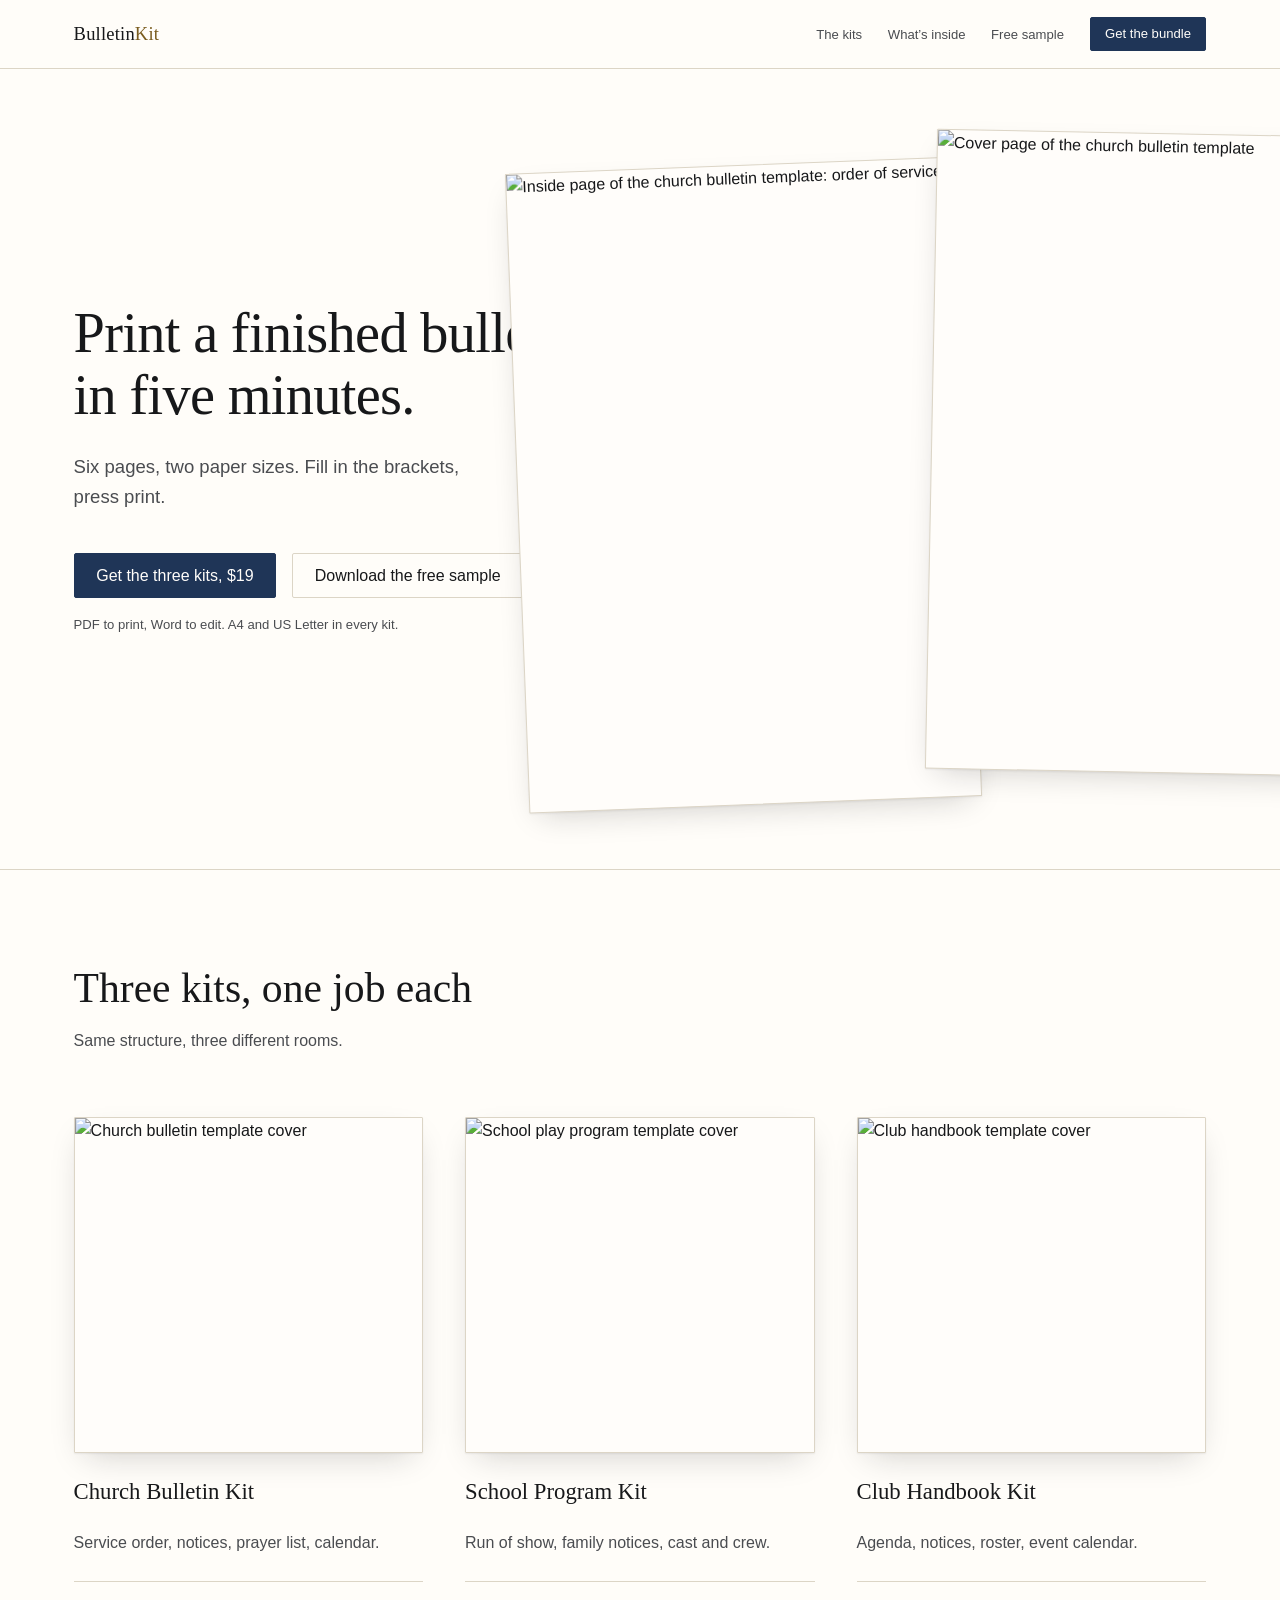
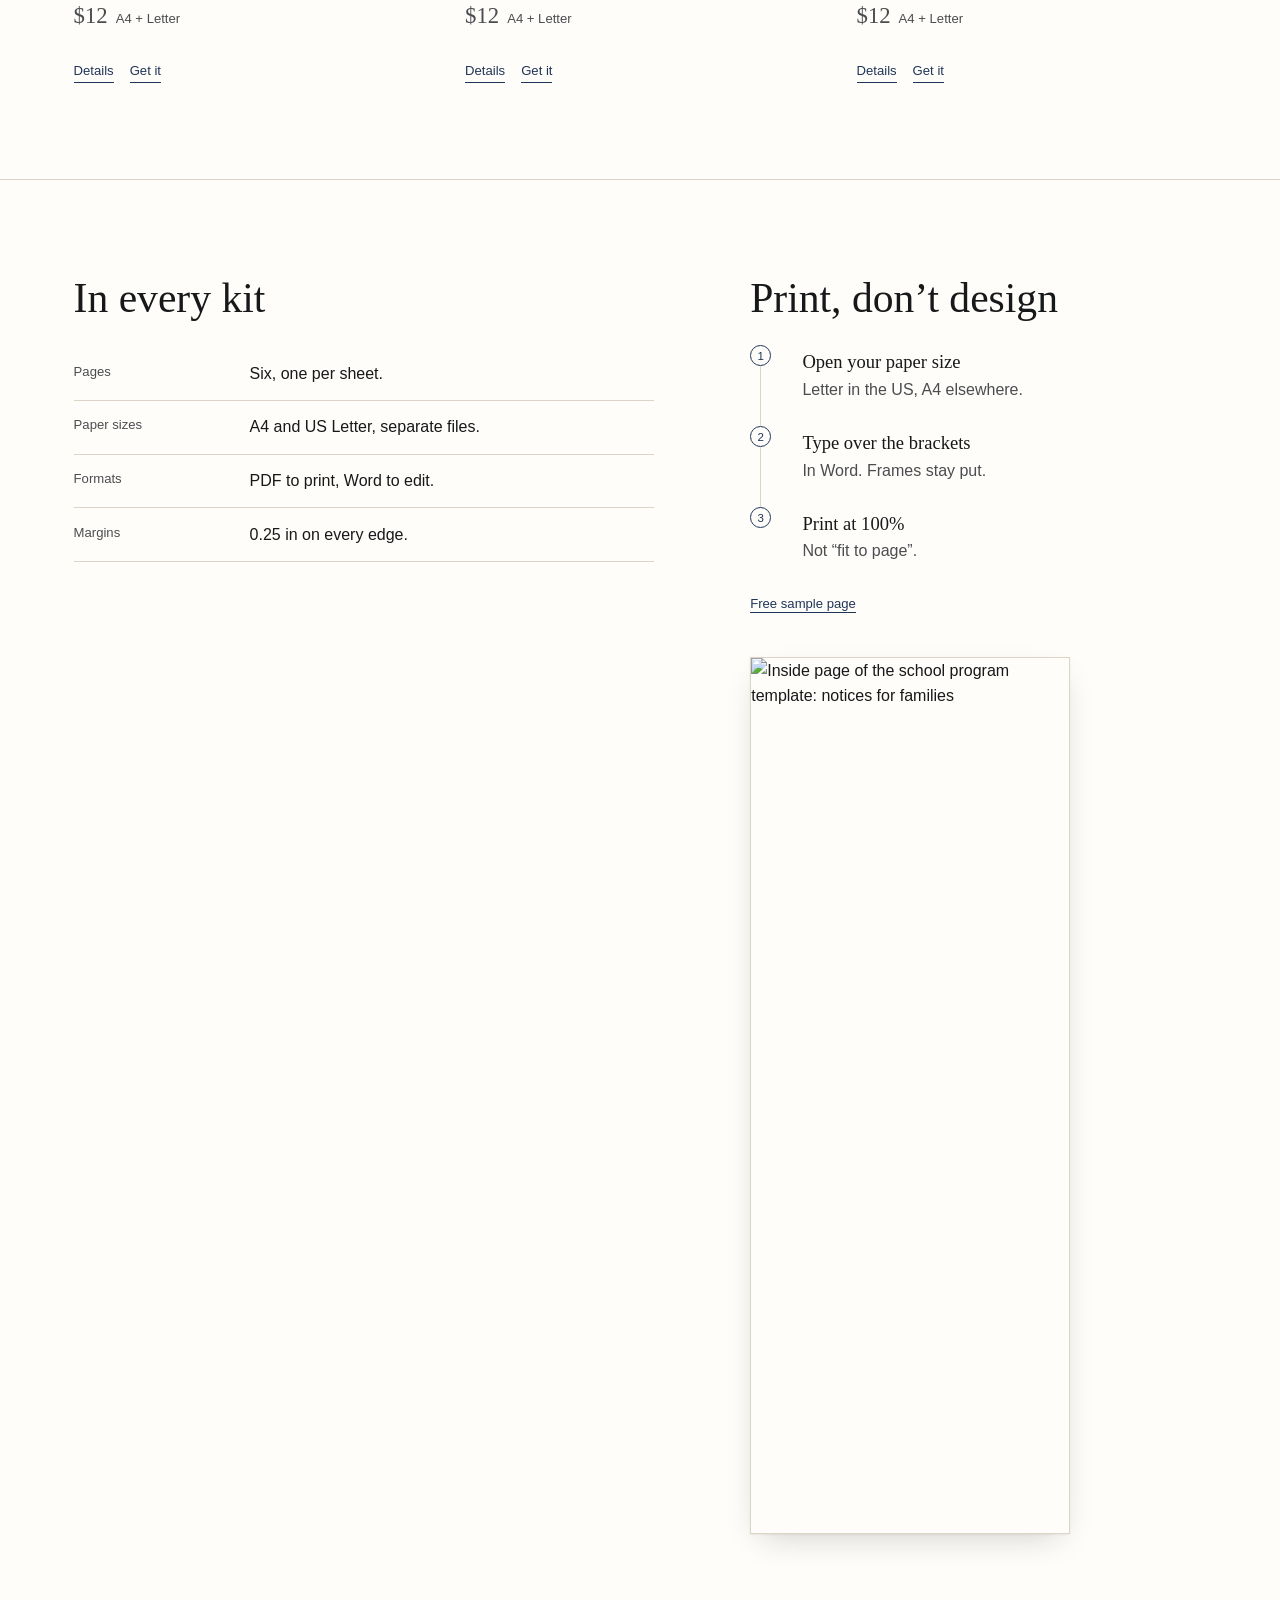
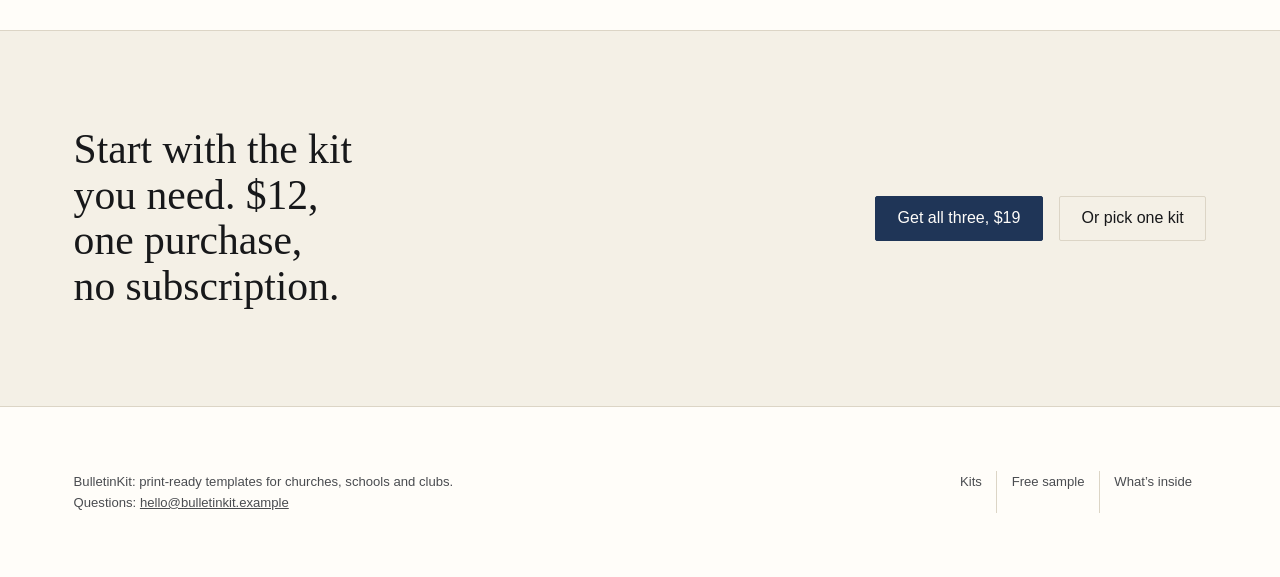
==== index.html @ 4030b9cd "add index.html" ====
<!doctype html>
<html lang="en">
<head>
<meta charset="utf-8">
<meta name="viewport" content="width=device-width, initial-scale=1">
<title>BulletinKit: print-ready bulletins, programs and club handbooks</title>
<meta name="description" content="Six-page print-ready templates for church bulletins, school play programs and club handbooks. A4 and US Letter, PDF for printing, Word for editing.">
<style>
/* Hallmark v2.0.0 · editorial · paper / ink / navy + gold · one idea per screen
   critique: the sheet on the hero is the product itself, not a decoration; prices sit beside the sheet, not in a table of features */
:root{
  --paper:#fffdf9; --paper-2:#f4f0e6; --ink:#17181a; --ink-2:#4a4c50;
  --navy:#1f3557; --gold:#7a5c1e; --line:#dcd5c6; --white:#fffdfa;
  --font-head:Georgia,"Times New Roman",serif;
  --font-body:"Segoe UI",-apple-system,Helvetica,Arial,sans-serif;
  --step--1:.82rem; --step-0:1rem; --step-1:1.16rem; --step-2:1.42rem;
  --step-3:2.6rem; --step-4:3rem; --step-5:3.6rem;
  --s1:.5rem; --s2:1rem; --s3:1.6rem; --s4:2.6rem; --s5:4rem; --s6:6rem;
  --measure:34rem; --container:74rem; --radius:2px;
  --shadow:0 1px 2px rgba(23,24,26,.06),0 12px 32px -12px rgba(23,24,26,.22);
}
*,*::before,*::after{box-sizing:border-box}
html,body{overflow-x:clip}
html{-webkit-text-size-adjust:100%}
body{
  margin:0;background:var(--paper);color:var(--ink);
  font-family:var(--font-body);font-size:var(--step-0);line-height:1.6;
}
h1,h2,h3{font-family:var(--font-head);font-weight:400;line-height:1.1;margin:0;
  overflow-wrap:break-word;min-width:0;text-wrap:balance}
p{margin:0}
a{color:inherit}
img{max-width:100%;display:block}
.wrap{max-width:var(--container);margin:0 auto;padding:0 var(--s3)}
@media(min-width:90rem){.wrap{padding:0 var(--s5)}}
.muted{color:var(--ink-2)}
.small{font-size:var(--step--1)}

/* nav */
.nav{border-bottom:1px solid var(--line);background:var(--paper)}
.nav .wrap{display:flex;align-items:center;justify-content:space-between;gap:var(--s3);
  height:4.25rem}
.wordmark{font-family:var(--font-head);font-size:var(--step-1);letter-spacing:.01em;
  text-decoration:none;white-space:nowrap}
.wordmark span{color:var(--gold)}
.nav-links{display:flex;gap:var(--s3);align-items:center}
.nav-links a{font-size:var(--step--1);text-decoration:none;color:var(--ink-2);white-space:nowrap}
.nav-links a:hover{color:var(--ink)}
.nav-links a.btn{color:var(--white)}
.nav-links a.btn:hover{color:var(--white);background:var(--ink)}
@media(max-width:44rem){.nav-links a:not(.btn){display:none}}

/* buttons */
.btn{display:inline-flex;align-items:center;justify-content:center;gap:.5em;
  font-family:var(--font-body);font-size:var(--step-0);line-height:1;
  padding:.85em 1.35em;border-radius:var(--radius);border:1px solid var(--navy);
  background:var(--navy);color:var(--white);text-decoration:none;cursor:pointer;
  transition:background .18s ease,color .18s ease,transform .18s ease}
.btn:hover{background:var(--ink);border-color:var(--ink)}
.btn:active{transform:translateY(1px)}
.btn:focus-visible{outline:2px solid var(--gold);outline-offset:3px}
.btn[aria-disabled="true"],.btn:disabled{opacity:.45;cursor:not-allowed}
.btn-ghost{background:transparent;color:var(--ink);border-color:var(--line)}
.btn-ghost:hover{background:var(--paper-2);color:var(--ink);border-color:var(--ink)}
.btn-small{font-size:var(--step--1);padding:.7em 1.1em}

/* hero */
.hero{border-bottom:1px solid var(--line)}
.hero .wrap{display:grid;grid-template-columns:minmax(0,1fr) minmax(0,.92fr);
  gap:var(--s5);align-items:center;padding-top:var(--s5);padding-bottom:var(--s5)}
@media(max-width:60rem){.hero .wrap{grid-template-columns:minmax(0,1fr);gap:var(--s4);padding-top:var(--s4)}}
.hero h1{font-size:clamp(2.1rem,4.4vw,var(--step-5));letter-spacing:-.012em}
.hero .lede{margin-top:var(--s3);font-size:var(--step-1);color:var(--ink-2);max-width:26rem}
.hero-actions{margin-top:var(--s4);display:flex;flex-wrap:wrap;gap:var(--s2);align-items:center}
.hero-note{margin-top:var(--s2);font-size:var(--step--1);color:var(--ink-2)}
.sheets{position:relative;display:flex;justify-content:center;align-items:flex-start;
  gap:0;min-height:0}
.sheets .sheet{box-shadow:var(--shadow);background:var(--white);border:1px solid var(--line);
  height:min(72vh,640px);width:auto;border-radius:1px}
.sheets .back{margin-top:2rem;margin-right:-2.4rem;transform:rotate(-2.2deg)}
.sheets .front{transform:rotate(1.1deg)}
@media(max-width:60rem){.sheets{max-width:24rem;margin:0 auto}
  .sheets .sheet{height:min(42vh,300px)}
  .sheets .back{margin-right:-1rem;margin-top:1rem}}

/* sections */
section{border-bottom:1px solid var(--line)}
.sec{padding:var(--s6) 0}
.sec-head{max-width:38rem}
.sec-head h2{font-size:var(--step-3)}
.sec-head p{margin-top:var(--s2);color:var(--ink-2)}

/* kits */
.kits{display:grid;grid-template-columns:repeat(3,minmax(0,1fr));gap:var(--s4);margin-top:var(--s5)}
@media(max-width:60rem){.kits{grid-template-columns:minmax(0,1fr);gap:var(--s3)}}
.kit{display:flex;flex-direction:column;gap:var(--s3)}
.kit .shot{border:1px solid var(--line);background:var(--white);box-shadow:var(--shadow);
  border-radius:1px;height:21rem;object-fit:cover;object-position:top}
.kit h3{font-size:var(--step-2)}
.kit p{color:var(--ink-2);font-size:var(--step-0)}
.kit .price{margin-top:auto;display:flex;align-items:baseline;gap:.5rem;padding-top:var(--s2);
  border-top:1px solid var(--line)}
.kit .price b{font-family:var(--font-head);font-size:var(--step-2);font-weight:400;
  font-variant-numeric:tabular-nums}
.kit .price span{font-size:var(--step--1);color:var(--ink-2)}
.buy{align-self:flex-start;font-size:var(--step--1);color:var(--navy);text-decoration:none;
  border-bottom:1px solid var(--navy);padding-bottom:1px}
.buy:hover{color:var(--ink);border-color:var(--ink)}
.buy:focus-visible{outline:2px solid var(--gold);outline-offset:3px}

/* spec + steps */
.split{display:grid;grid-template-columns:minmax(0,1.12fr) minmax(0,.88fr);gap:var(--s6)}
@media(max-width:60rem){.split{grid-template-columns:minmax(0,1fr);gap:var(--s4)}}
@media(max-width:44rem){.sheets .back{display:none}.sheets .front{height:min(48vh,340px)}}
.spec{width:100%;border-collapse:collapse;margin-top:var(--s3)}
.spec th,.spec td{text-align:left;padding:.85rem 0;border-bottom:1px solid var(--line);
  font-size:var(--step-0);vertical-align:top}
.spec th{font-weight:400;color:var(--ink-2);width:11rem;font-size:var(--step--1)}
@media(max-width:30rem){.spec th{width:8rem}}
.steps{list-style:none;padding:0;margin:var(--s3) 0 0;counter-reset:s}
.steps li{counter-increment:s;position:relative;padding:0 0 var(--s3) 2.6rem;
  border-left:1px solid var(--line);margin-left:.6rem}
.steps li:last-child{border-left-color:transparent;padding-bottom:0}
.steps li::before{content:counter(s);position:absolute;left:-.65rem;top:-.1rem;width:1.3rem;
  height:1.3rem;border-radius:50%;background:var(--paper);border:1px solid var(--navy);
  color:var(--navy);font-size:.72rem;line-height:1.25rem;text-align:center}
.steps strong{display:block;font-family:var(--font-head);font-size:var(--step-1);font-weight:400}
.steps span{color:var(--ink-2);font-size:var(--step-0)}

/* cta */
.cta{background:var(--paper-2)}
.cta .wrap{padding:var(--s6) var(--s3);display:flex;flex-wrap:wrap;
  align-items:center;justify-content:space-between;gap:var(--s4)}
.cta h2{font-size:var(--step-3);max-width:24rem}
.cta .acts{display:flex;gap:var(--s2);flex-wrap:wrap}

/* footer */
footer{padding:var(--s5) 0;color:var(--ink-2);font-size:var(--step--1)}
footer .wrap{display:flex;flex-wrap:wrap;gap:var(--s3);justify-content:space-between}
.flinks{display:flex;flex-wrap:wrap}
.flinks a{text-decoration:none;padding:0 .9rem;border-left:1px solid var(--line)}
.flinks a:first-child{padding-left:0;border-left:0}
footer a{color:var(--ink-2)}
footer a:focus-visible{outline:2px solid var(--gold);outline-offset:3px}
@media(prefers-reduced-motion:reduce){*{transition:none!important;animation:none!important}}
</style>
<link rel="canonical" href="https://waigua3ye.github.io/bulletinkit/">
<meta property="og:type" content="website">
<meta property="og:title" content="BulletinKit: print-ready bulletins, programs and club handbooks">
<meta property="og:description" content="Six-page print-ready templates for church bulletins, school play programs and club handbooks. A4 and US Letter, PDF for printing, Word for editing.">
<meta property="og:url" content="https://waigua3ye.github.io/bulletinkit/">
<meta name="twitter:card" content="summary_large_image">
<script type="application/ld+json">{"@context": "https://schema.org", "@type": "WebSite", "name": "BulletinKit", "url": "https://waigua3ye.github.io/bulletinkit/", "description": "Six-page print-ready templates for church bulletins, school play programs and club handbooks. A4 and US Letter, PDF for printing, Word for editing."}</script>
</head>
<body>

<header class="nav">
  <div class="wrap">
    <a class="wordmark" href="./">Bulletin<span>Kit</span></a>
    <nav class="nav-links">
      <a href="#kits">The kits</a>
      <a href="#inside">What’s inside</a>
      <a href="free/">Free sample</a>
      <a class="btn btn-small" href="https://payhip.com/b/D03aV?utm_source=site&utm_medium=nav&utm_campaign=launch">Get the bundle</a>
    </nav>
  </div>
</header>

<section class="hero">
  <div class="wrap">
    <div>
      <h1>Print a finished bulletin in five minutes.</h1>
      <p class="lede">Six pages, two paper sizes. Fill in the brackets, press print.</p>
      <div class="hero-actions">
        <a class="btn" href="https://payhip.com/b/D03aV?utm_source=site&utm_medium=hero&utm_campaign=launch">Get the three kits, $19</a>
        <a class="btn btn-ghost" href="free/">Download the free sample</a>
      </div>
      <p class="hero-note">PDF to print, Word to edit. A4 and US Letter in every kit.</p>
    </div>
    <div class="sheets">
      <img class="sheet back" src="assets/church_inner.png" alt="Inside page of the church bulletin template: order of service" width="620" height="877">
      <img class="sheet front" src="assets/church_cover.png" alt="Cover page of the church bulletin template" width="620" height="877">
    </div>
  </div>
</section>

<section class="sec" id="kits">
  <div class="wrap">
    <div class="sec-head">
      <h2>Three kits, one job each</h2>
      <p>Same structure, three different rooms.</p>
    </div>
    <div class="kits">
      <article class="kit">
        <img class="shot" src="assets/church_cover.png" alt="Church bulletin template cover" width="620" height="877">
        <h3>Church Bulletin Kit</h3>
        <p>Service order, notices, prayer list, calendar.</p>
        <p class="price"><b>$12</b><span>A4 + Letter</span></p>
        <span style="display:flex;gap:1rem"><a class="buy" href="product/church.html">Details</a><a class="buy" href="https://payhip.com/b/qdEmR?utm_source=site&utm_medium=kitcard&utm_campaign=launch">Get it</a></span>
      </article>
      <article class="kit">
        <img class="shot" src="assets/school_cover.png" alt="School play program template cover" width="620" height="877">
        <h3>School Program Kit</h3>
        <p>Run of show, family notices, cast and crew.</p>
        <p class="price"><b>$12</b><span>A4 + Letter</span></p>
        <span style="display:flex;gap:1rem"><a class="buy" href="product/school.html">Details</a><a class="buy" href="https://payhip.com/b/j37vt?utm_source=site&utm_medium=kitcard&utm_campaign=launch">Get it</a></span>
      </article>
      <article class="kit">
        <img class="shot" src="assets/club_cover.png" alt="Club handbook template cover" width="620" height="877">
        <h3>Club Handbook Kit</h3>
        <p>Agenda, notices, roster, event calendar.</p>
        <p class="price"><b>$12</b><span>A4 + Letter</span></p>
        <span style="display:flex;gap:1rem"><a class="buy" href="product/club.html">Details</a><a class="buy" href="https://payhip.com/b/9VRug?utm_source=site&utm_medium=kitcard&utm_campaign=launch">Get it</a></span>
      </article>
    </div>
  </div>
</section>

<section class="sec" id="inside">
  <div class="wrap split">
    <div>
      <h2 style="font-size:var(--step-3)">In every kit</h2>
      <table class="spec">
        <tr><th>Pages</th><td>Six, one per sheet.</td></tr>
        <tr><th>Paper sizes</th><td>A4 and US Letter, separate files.</td></tr>
        <tr><th>Formats</th><td>PDF to print, Word to edit.</td></tr>
        <tr><th>Margins</th><td>0.25 in on every edge.</td></tr>
      </table>
    </div>
    <div>
      <h2 style="font-size:var(--step-3)">Print, don’t design</h2>
      <ol class="steps">
        <li><strong>Open your paper size</strong><span>Letter in the US, A4 elsewhere.</span></li>
        <li><strong>Type over the brackets</strong><span>In Word. Frames stay put.</span></li>
        <li><strong>Print at 100%</strong><span>Not “fit to page”.</span></li>
      </ol>
      <p style="margin-top:var(--s3)"><a class="buy" href="free/">Free sample page</a></p>
      <img src="assets/school_inner.png" alt="Inside page of the school program template: notices for families" width="620" height="877" style="margin-top:var(--s4);border:1px solid var(--line);box-shadow:var(--shadow);max-width:20rem">
    </div>
  </div>
</section>

<section class="cta" id="buy">
  <div class="wrap">
    <h2>Start with the kit you need. $12, one purchase, no subscription.</h2>
    <div class="acts">
      <a class="btn" href="https://payhip.com/b/D03aV?utm_source=site&utm_medium=cta&utm_campaign=launch">Get all three, $19</a>
      <a class="btn btn-ghost" href="#kits">Or pick one kit</a>
    </div>
  </div>
</section>

<footer>
  <div class="wrap">
    <div>BulletinKit: print-ready templates for churches, schools and clubs.<br>
      Questions: <a href="mailto:hello@bulletinkit.example">hello@bulletinkit.example</a></div>
    <div class="flinks"><a href="#kits">Kits</a><a href="free/">Free sample</a><a href="#inside">What’s inside</a></div>
  </div>
</footer>

</body>
</html>
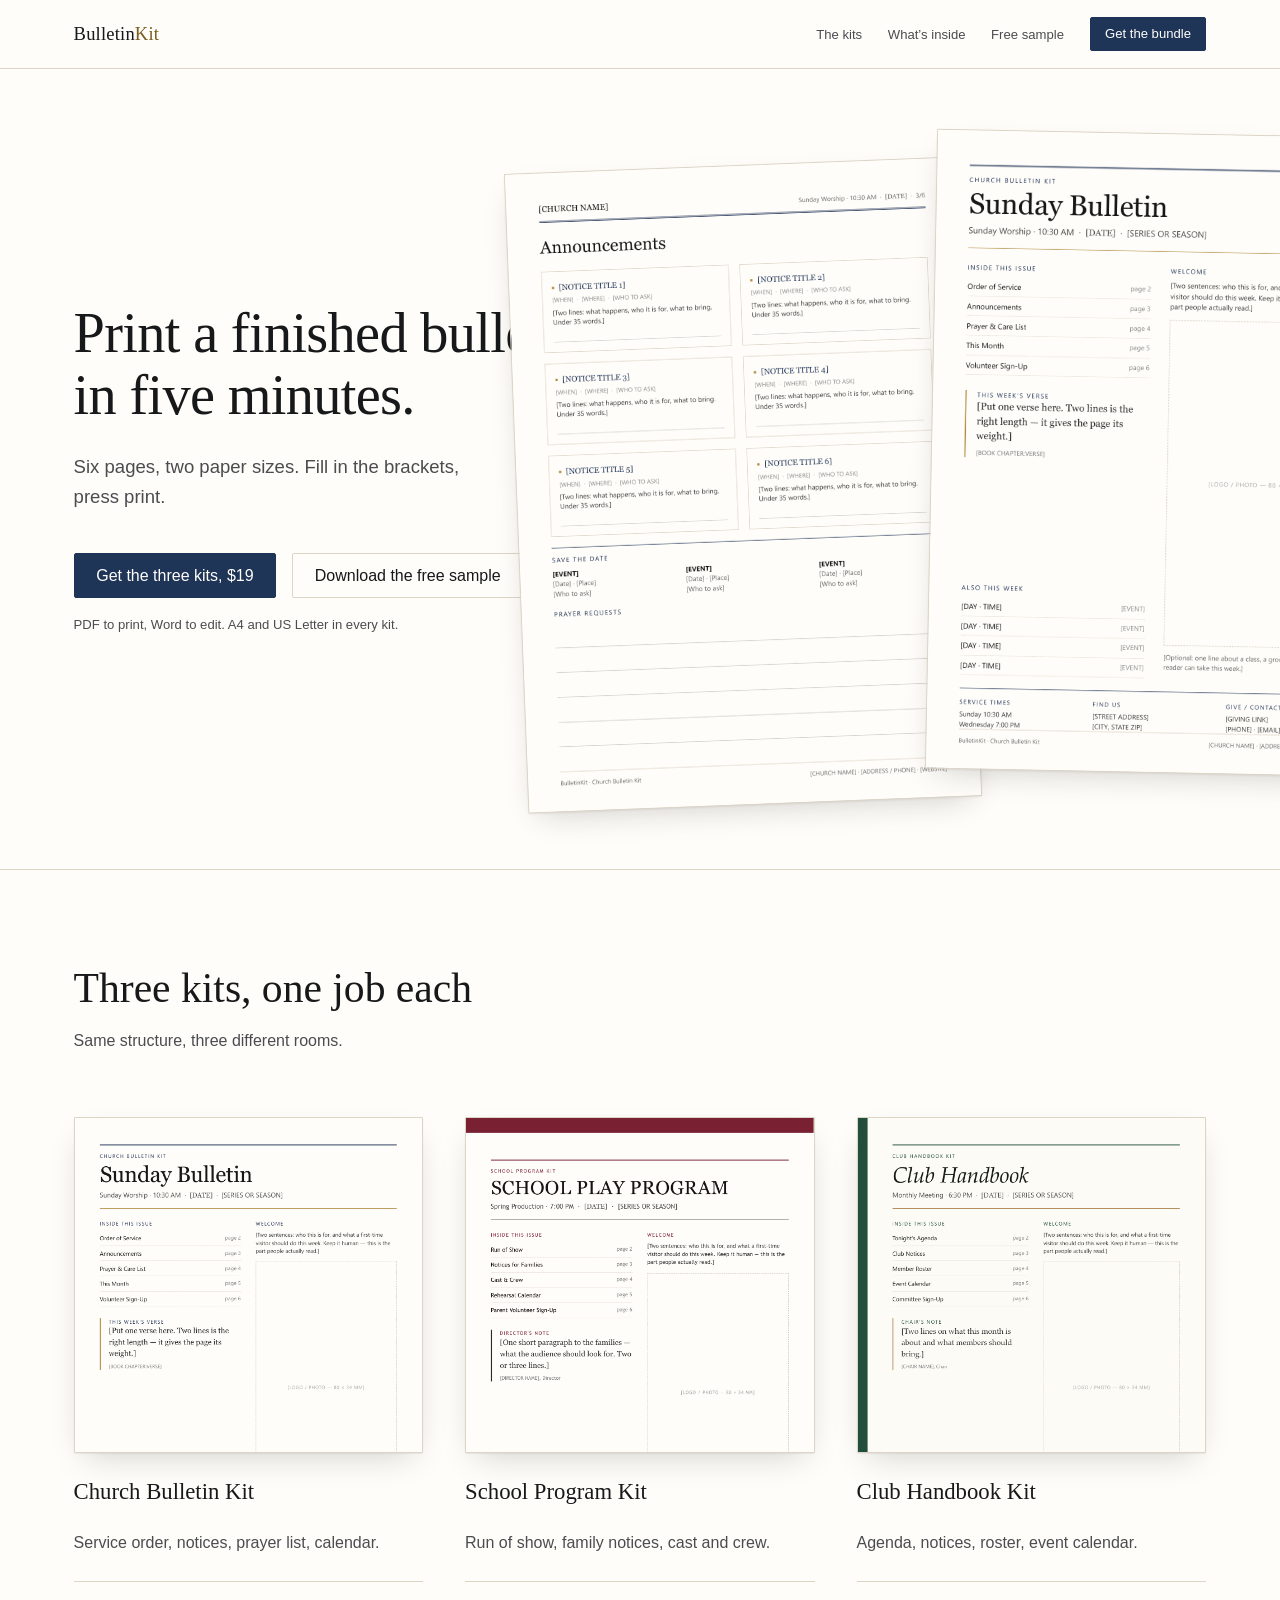
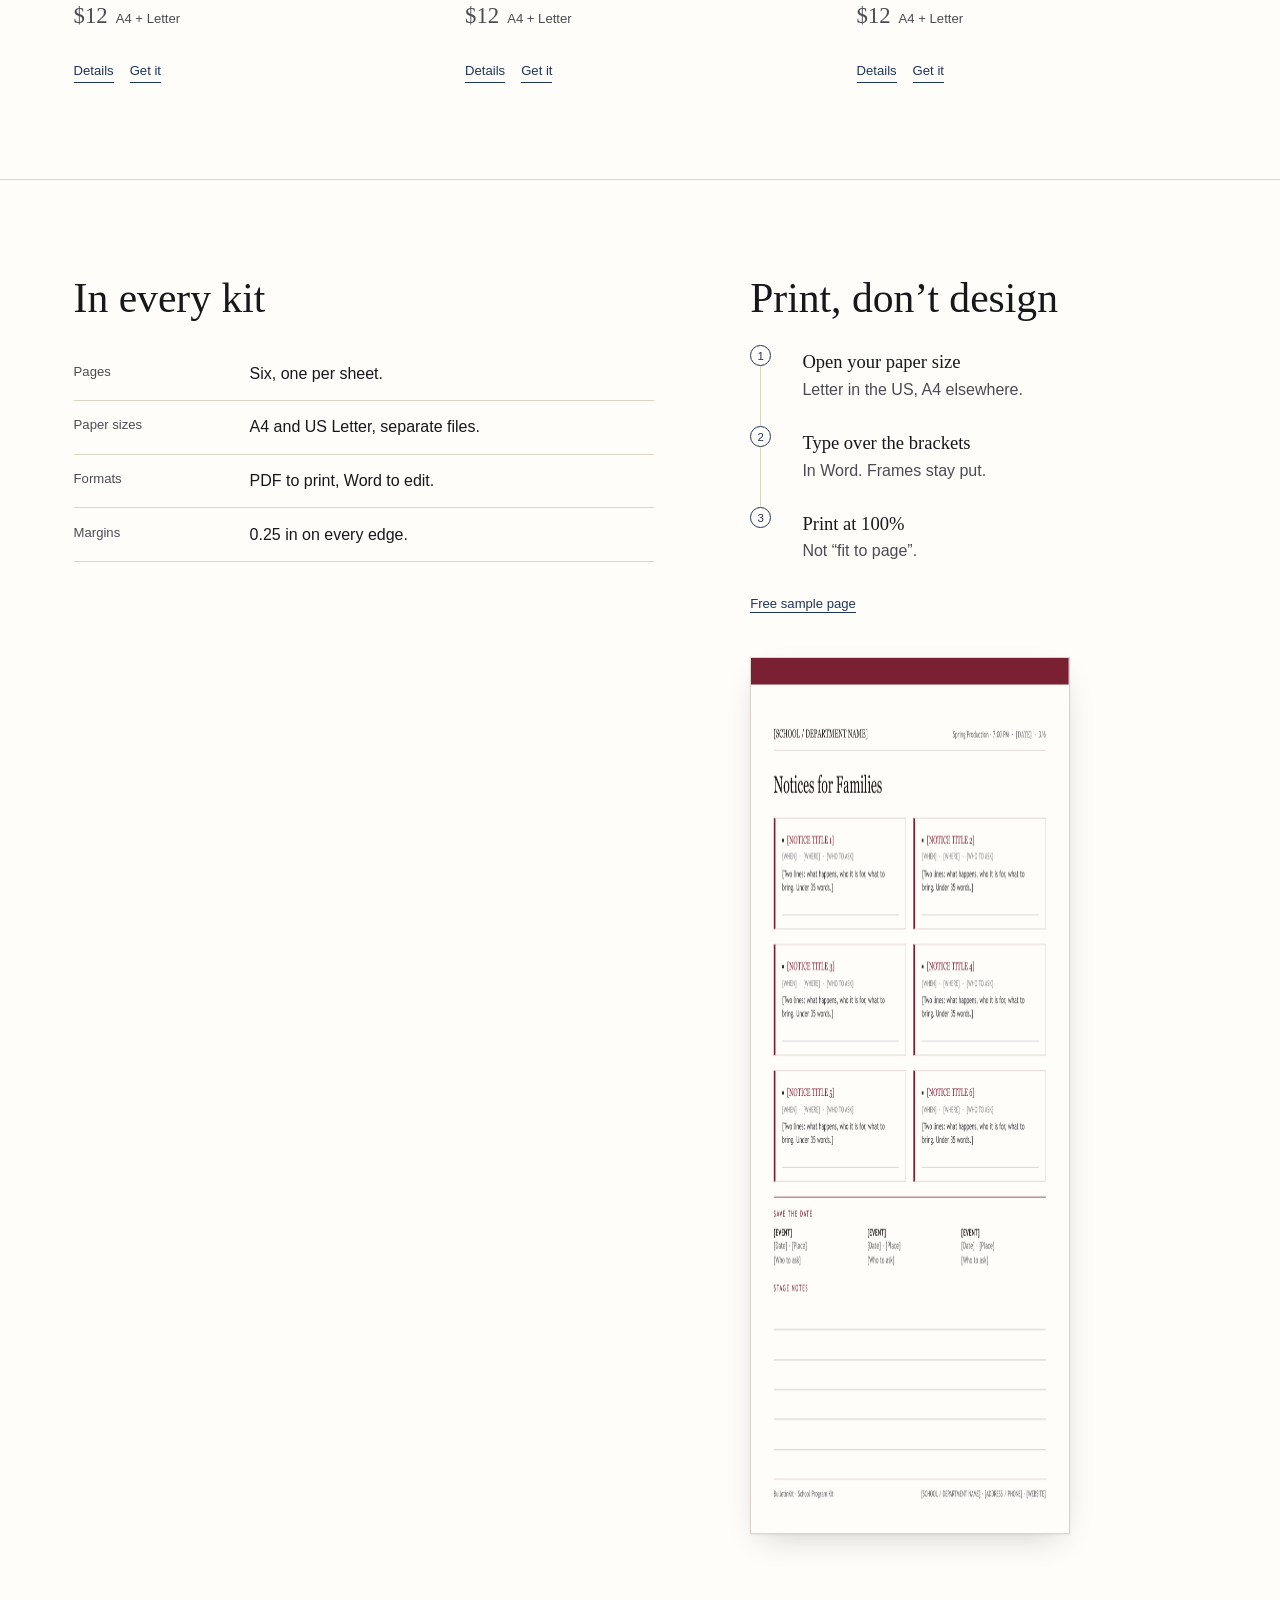
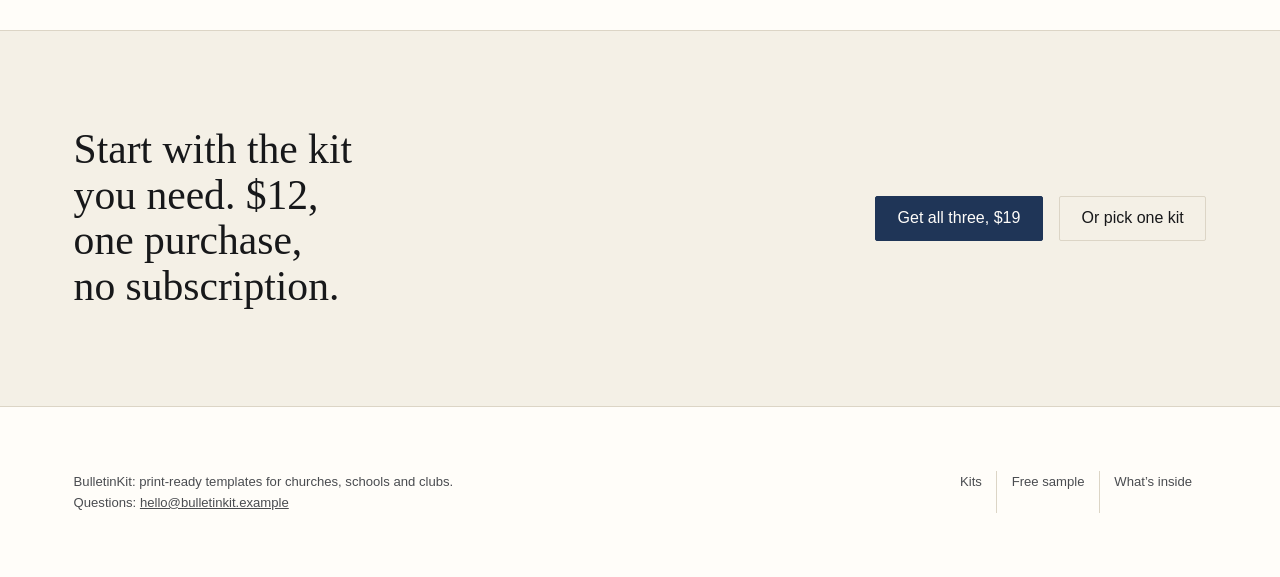
==== commit 7c21a277: "add google-site-verification meta" ====
--- a/index.html
+++ b/index.html
@@ -1,262 +1,263 @@
-<!doctype html>
-<html lang="en">
-<head>
-<meta charset="utf-8">
-<meta name="viewport" content="width=device-width, initial-scale=1">
-<title>BulletinKit: print-ready bulletins, programs and club handbooks</title>
-<meta name="description" content="Six-page print-ready templates for church bulletins, school play programs and club handbooks. A4 and US Letter, PDF for printing, Word for editing.">
-<style>
-/* Hallmark v2.0.0 · editorial · paper / ink / navy + gold · one idea per screen
-   critique: the sheet on the hero is the product itself, not a decoration; prices sit beside the sheet, not in a table of features */
-:root{
-  --paper:#fffdf9; --paper-2:#f4f0e6; --ink:#17181a; --ink-2:#4a4c50;
-  --navy:#1f3557; --gold:#7a5c1e; --line:#dcd5c6; --white:#fffdfa;
-  --font-head:Georgia,"Times New Roman",serif;
-  --font-body:"Segoe UI",-apple-system,Helvetica,Arial,sans-serif;
-  --step--1:.82rem; --step-0:1rem; --step-1:1.16rem; --step-2:1.42rem;
-  --step-3:2.6rem; --step-4:3rem; --step-5:3.6rem;
-  --s1:.5rem; --s2:1rem; --s3:1.6rem; --s4:2.6rem; --s5:4rem; --s6:6rem;
-  --measure:34rem; --container:74rem; --radius:2px;
-  --shadow:0 1px 2px rgba(23,24,26,.06),0 12px 32px -12px rgba(23,24,26,.22);
-}
-*,*::before,*::after{box-sizing:border-box}
-html,body{overflow-x:clip}
-html{-webkit-text-size-adjust:100%}
-body{
-  margin:0;background:var(--paper);color:var(--ink);
-  font-family:var(--font-body);font-size:var(--step-0);line-height:1.6;
-}
-h1,h2,h3{font-family:var(--font-head);font-weight:400;line-height:1.1;margin:0;
-  overflow-wrap:break-word;min-width:0;text-wrap:balance}
-p{margin:0}
-a{color:inherit}
-img{max-width:100%;display:block}
-.wrap{max-width:var(--container);margin:0 auto;padding:0 var(--s3)}
-@media(min-width:90rem){.wrap{padding:0 var(--s5)}}
-.muted{color:var(--ink-2)}
-.small{font-size:var(--step--1)}
-
-/* nav */
-.nav{border-bottom:1px solid var(--line);background:var(--paper)}
-.nav .wrap{display:flex;align-items:center;justify-content:space-between;gap:var(--s3);
-  height:4.25rem}
-.wordmark{font-family:var(--font-head);font-size:var(--step-1);letter-spacing:.01em;
-  text-decoration:none;white-space:nowrap}
-.wordmark span{color:var(--gold)}
-.nav-links{display:flex;gap:var(--s3);align-items:center}
-.nav-links a{font-size:var(--step--1);text-decoration:none;color:var(--ink-2);white-space:nowrap}
-.nav-links a:hover{color:var(--ink)}
-.nav-links a.btn{color:var(--white)}
-.nav-links a.btn:hover{color:var(--white);background:var(--ink)}
-@media(max-width:44rem){.nav-links a:not(.btn){display:none}}
-
-/* buttons */
-.btn{display:inline-flex;align-items:center;justify-content:center;gap:.5em;
-  font-family:var(--font-body);font-size:var(--step-0);line-height:1;
-  padding:.85em 1.35em;border-radius:var(--radius);border:1px solid var(--navy);
-  background:var(--navy);color:var(--white);text-decoration:none;cursor:pointer;
-  transition:background .18s ease,color .18s ease,transform .18s ease}
-.btn:hover{background:var(--ink);border-color:var(--ink)}
-.btn:active{transform:translateY(1px)}
-.btn:focus-visible{outline:2px solid var(--gold);outline-offset:3px}
-.btn[aria-disabled="true"],.btn:disabled{opacity:.45;cursor:not-allowed}
-.btn-ghost{background:transparent;color:var(--ink);border-color:var(--line)}
-.btn-ghost:hover{background:var(--paper-2);color:var(--ink);border-color:var(--ink)}
-.btn-small{font-size:var(--step--1);padding:.7em 1.1em}
-
-/* hero */
-.hero{border-bottom:1px solid var(--line)}
-.hero .wrap{display:grid;grid-template-columns:minmax(0,1fr) minmax(0,.92fr);
-  gap:var(--s5);align-items:center;padding-top:var(--s5);padding-bottom:var(--s5)}
-@media(max-width:60rem){.hero .wrap{grid-template-columns:minmax(0,1fr);gap:var(--s4);padding-top:var(--s4)}}
-.hero h1{font-size:clamp(2.1rem,4.4vw,var(--step-5));letter-spacing:-.012em}
-.hero .lede{margin-top:var(--s3);font-size:var(--step-1);color:var(--ink-2);max-width:26rem}
-.hero-actions{margin-top:var(--s4);display:flex;flex-wrap:wrap;gap:var(--s2);align-items:center}
-.hero-note{margin-top:var(--s2);font-size:var(--step--1);color:var(--ink-2)}
-.sheets{position:relative;display:flex;justify-content:center;align-items:flex-start;
-  gap:0;min-height:0}
-.sheets .sheet{box-shadow:var(--shadow);background:var(--white);border:1px solid var(--line);
-  height:min(72vh,640px);width:auto;border-radius:1px}
-.sheets .back{margin-top:2rem;margin-right:-2.4rem;transform:rotate(-2.2deg)}
-.sheets .front{transform:rotate(1.1deg)}
-@media(max-width:60rem){.sheets{max-width:24rem;margin:0 auto}
-  .sheets .sheet{height:min(42vh,300px)}
-  .sheets .back{margin-right:-1rem;margin-top:1rem}}
-
-/* sections */
-section{border-bottom:1px solid var(--line)}
-.sec{padding:var(--s6) 0}
-.sec-head{max-width:38rem}
-.sec-head h2{font-size:var(--step-3)}
-.sec-head p{margin-top:var(--s2);color:var(--ink-2)}
-
-/* kits */
-.kits{display:grid;grid-template-columns:repeat(3,minmax(0,1fr));gap:var(--s4);margin-top:var(--s5)}
-@media(max-width:60rem){.kits{grid-template-columns:minmax(0,1fr);gap:var(--s3)}}
-.kit{display:flex;flex-direction:column;gap:var(--s3)}
-.kit .shot{border:1px solid var(--line);background:var(--white);box-shadow:var(--shadow);
-  border-radius:1px;height:21rem;object-fit:cover;object-position:top}
-.kit h3{font-size:var(--step-2)}
-.kit p{color:var(--ink-2);font-size:var(--step-0)}
-.kit .price{margin-top:auto;display:flex;align-items:baseline;gap:.5rem;padding-top:var(--s2);
-  border-top:1px solid var(--line)}
-.kit .price b{font-family:var(--font-head);font-size:var(--step-2);font-weight:400;
-  font-variant-numeric:tabular-nums}
-.kit .price span{font-size:var(--step--1);color:var(--ink-2)}
-.buy{align-self:flex-start;font-size:var(--step--1);color:var(--navy);text-decoration:none;
-  border-bottom:1px solid var(--navy);padding-bottom:1px}
-.buy:hover{color:var(--ink);border-color:var(--ink)}
-.buy:focus-visible{outline:2px solid var(--gold);outline-offset:3px}
-
-/* spec + steps */
-.split{display:grid;grid-template-columns:minmax(0,1.12fr) minmax(0,.88fr);gap:var(--s6)}
-@media(max-width:60rem){.split{grid-template-columns:minmax(0,1fr);gap:var(--s4)}}
-@media(max-width:44rem){.sheets .back{display:none}.sheets .front{height:min(48vh,340px)}}
-.spec{width:100%;border-collapse:collapse;margin-top:var(--s3)}
-.spec th,.spec td{text-align:left;padding:.85rem 0;border-bottom:1px solid var(--line);
-  font-size:var(--step-0);vertical-align:top}
-.spec th{font-weight:400;color:var(--ink-2);width:11rem;font-size:var(--step--1)}
-@media(max-width:30rem){.spec th{width:8rem}}
-.steps{list-style:none;padding:0;margin:var(--s3) 0 0;counter-reset:s}
-.steps li{counter-increment:s;position:relative;padding:0 0 var(--s3) 2.6rem;
-  border-left:1px solid var(--line);margin-left:.6rem}
-.steps li:last-child{border-left-color:transparent;padding-bottom:0}
-.steps li::before{content:counter(s);position:absolute;left:-.65rem;top:-.1rem;width:1.3rem;
-  height:1.3rem;border-radius:50%;background:var(--paper);border:1px solid var(--navy);
-  color:var(--navy);font-size:.72rem;line-height:1.25rem;text-align:center}
-.steps strong{display:block;font-family:var(--font-head);font-size:var(--step-1);font-weight:400}
-.steps span{color:var(--ink-2);font-size:var(--step-0)}
-
-/* cta */
-.cta{background:var(--paper-2)}
-.cta .wrap{padding:var(--s6) var(--s3);display:flex;flex-wrap:wrap;
-  align-items:center;justify-content:space-between;gap:var(--s4)}
-.cta h2{font-size:var(--step-3);max-width:24rem}
-.cta .acts{display:flex;gap:var(--s2);flex-wrap:wrap}
-
-/* footer */
-footer{padding:var(--s5) 0;color:var(--ink-2);font-size:var(--step--1)}
-footer .wrap{display:flex;flex-wrap:wrap;gap:var(--s3);justify-content:space-between}
-.flinks{display:flex;flex-wrap:wrap}
-.flinks a{text-decoration:none;padding:0 .9rem;border-left:1px solid var(--line)}
-.flinks a:first-child{padding-left:0;border-left:0}
-footer a{color:var(--ink-2)}
-footer a:focus-visible{outline:2px solid var(--gold);outline-offset:3px}
-@media(prefers-reduced-motion:reduce){*{transition:none!important;animation:none!important}}
-</style>
-<link rel="canonical" href="https://waigua3ye.github.io/bulletinkit/">
-<meta property="og:type" content="website">
-<meta property="og:title" content="BulletinKit: print-ready bulletins, programs and club handbooks">
-<meta property="og:description" content="Six-page print-ready templates for church bulletins, school play programs and club handbooks. A4 and US Letter, PDF for printing, Word for editing.">
-<meta property="og:url" content="https://waigua3ye.github.io/bulletinkit/">
-<meta name="twitter:card" content="summary_large_image">
-<script type="application/ld+json">{"@context": "https://schema.org", "@type": "WebSite", "name": "BulletinKit", "url": "https://waigua3ye.github.io/bulletinkit/", "description": "Six-page print-ready templates for church bulletins, school play programs and club handbooks. A4 and US Letter, PDF for printing, Word for editing."}</script>
-</head>
-<body>
-
-<header class="nav">
-  <div class="wrap">
-    <a class="wordmark" href="./">Bulletin<span>Kit</span></a>
-    <nav class="nav-links">
-      <a href="#kits">The kits</a>
-      <a href="#inside">What’s inside</a>
-      <a href="free/">Free sample</a>
-      <a class="btn btn-small" href="https://payhip.com/b/D03aV?utm_source=site&utm_medium=nav&utm_campaign=launch">Get the bundle</a>
-    </nav>
-  </div>
-</header>
-
-<section class="hero">
-  <div class="wrap">
-    <div>
-      <h1>Print a finished bulletin in five minutes.</h1>
-      <p class="lede">Six pages, two paper sizes. Fill in the brackets, press print.</p>
-      <div class="hero-actions">
-        <a class="btn" href="https://payhip.com/b/D03aV?utm_source=site&utm_medium=hero&utm_campaign=launch">Get the three kits, $19</a>
-        <a class="btn btn-ghost" href="free/">Download the free sample</a>
-      </div>
-      <p class="hero-note">PDF to print, Word to edit. A4 and US Letter in every kit.</p>
-    </div>
-    <div class="sheets">
-      <img class="sheet back" src="assets/church_inner.png" alt="Inside page of the church bulletin template: order of service" width="620" height="877">
-      <img class="sheet front" src="assets/church_cover.png" alt="Cover page of the church bulletin template" width="620" height="877">
-    </div>
-  </div>
-</section>
-
-<section class="sec" id="kits">
-  <div class="wrap">
-    <div class="sec-head">
-      <h2>Three kits, one job each</h2>
-      <p>Same structure, three different rooms.</p>
-    </div>
-    <div class="kits">
-      <article class="kit">
-        <img class="shot" src="assets/church_cover.png" alt="Church bulletin template cover" width="620" height="877">
-        <h3>Church Bulletin Kit</h3>
-        <p>Service order, notices, prayer list, calendar.</p>
-        <p class="price"><b>$12</b><span>A4 + Letter</span></p>
-        <span style="display:flex;gap:1rem"><a class="buy" href="product/church.html">Details</a><a class="buy" href="https://payhip.com/b/qdEmR?utm_source=site&utm_medium=kitcard&utm_campaign=launch">Get it</a></span>
-      </article>
-      <article class="kit">
-        <img class="shot" src="assets/school_cover.png" alt="School play program template cover" width="620" height="877">
-        <h3>School Program Kit</h3>
-        <p>Run of show, family notices, cast and crew.</p>
-        <p class="price"><b>$12</b><span>A4 + Letter</span></p>
-        <span style="display:flex;gap:1rem"><a class="buy" href="product/school.html">Details</a><a class="buy" href="https://payhip.com/b/j37vt?utm_source=site&utm_medium=kitcard&utm_campaign=launch">Get it</a></span>
-      </article>
-      <article class="kit">
-        <img class="shot" src="assets/club_cover.png" alt="Club handbook template cover" width="620" height="877">
-        <h3>Club Handbook Kit</h3>
-        <p>Agenda, notices, roster, event calendar.</p>
-        <p class="price"><b>$12</b><span>A4 + Letter</span></p>
-        <span style="display:flex;gap:1rem"><a class="buy" href="product/club.html">Details</a><a class="buy" href="https://payhip.com/b/9VRug?utm_source=site&utm_medium=kitcard&utm_campaign=launch">Get it</a></span>
-      </article>
-    </div>
-  </div>
-</section>
-
-<section class="sec" id="inside">
-  <div class="wrap split">
-    <div>
-      <h2 style="font-size:var(--step-3)">In every kit</h2>
-      <table class="spec">
-        <tr><th>Pages</th><td>Six, one per sheet.</td></tr>
-        <tr><th>Paper sizes</th><td>A4 and US Letter, separate files.</td></tr>
-        <tr><th>Formats</th><td>PDF to print, Word to edit.</td></tr>
-        <tr><th>Margins</th><td>0.25 in on every edge.</td></tr>
-      </table>
-    </div>
-    <div>
-      <h2 style="font-size:var(--step-3)">Print, don’t design</h2>
-      <ol class="steps">
-        <li><strong>Open your paper size</strong><span>Letter in the US, A4 elsewhere.</span></li>
-        <li><strong>Type over the brackets</strong><span>In Word. Frames stay put.</span></li>
-        <li><strong>Print at 100%</strong><span>Not “fit to page”.</span></li>
-      </ol>
-      <p style="margin-top:var(--s3)"><a class="buy" href="free/">Free sample page</a></p>
-      <img src="assets/school_inner.png" alt="Inside page of the school program template: notices for families" width="620" height="877" style="margin-top:var(--s4);border:1px solid var(--line);box-shadow:var(--shadow);max-width:20rem">
-    </div>
-  </div>
-</section>
-
-<section class="cta" id="buy">
-  <div class="wrap">
-    <h2>Start with the kit you need. $12, one purchase, no subscription.</h2>
-    <div class="acts">
-      <a class="btn" href="https://payhip.com/b/D03aV?utm_source=site&utm_medium=cta&utm_campaign=launch">Get all three, $19</a>
-      <a class="btn btn-ghost" href="#kits">Or pick one kit</a>
-    </div>
-  </div>
-</section>
-
-<footer>
-  <div class="wrap">
-    <div>BulletinKit: print-ready templates for churches, schools and clubs.<br>
-      Questions: <a href="mailto:hello@bulletinkit.example">hello@bulletinkit.example</a></div>
-    <div class="flinks"><a href="#kits">Kits</a><a href="free/">Free sample</a><a href="#inside">What’s inside</a></div>
-  </div>
-</footer>
-
-</body>
+<!doctype html>
+<html lang="en">
+<head>
+<meta name="google-site-verification" content="DkzO1De41N-_Tz-yE7jg4A6EE7u6tyHrRrX4wN9EybE">
+<meta charset="utf-8">
+<meta name="viewport" content="width=device-width, initial-scale=1">
+<title>BulletinKit: print-ready bulletins, programs and club handbooks</title>
+<meta name="description" content="Six-page print-ready templates for church bulletins, school play programs and club handbooks. A4 and US Letter, PDF for printing, Word for editing.">
+<style>
+/* Hallmark v2.0.0 · editorial · paper / ink / navy + gold · one idea per screen
+   critique: the sheet on the hero is the product itself, not a decoration; prices sit beside the sheet, not in a table of features */
+:root{
+  --paper:#fffdf9; --paper-2:#f4f0e6; --ink:#17181a; --ink-2:#4a4c50;
+  --navy:#1f3557; --gold:#7a5c1e; --line:#dcd5c6; --white:#fffdfa;
+  --font-head:Georgia,"Times New Roman",serif;
+  --font-body:"Segoe UI",-apple-system,Helvetica,Arial,sans-serif;
+  --step--1:.82rem; --step-0:1rem; --step-1:1.16rem; --step-2:1.42rem;
+  --step-3:2.6rem; --step-4:3rem; --step-5:3.6rem;
+  --s1:.5rem; --s2:1rem; --s3:1.6rem; --s4:2.6rem; --s5:4rem; --s6:6rem;
+  --measure:34rem; --container:74rem; --radius:2px;
+  --shadow:0 1px 2px rgba(23,24,26,.06),0 12px 32px -12px rgba(23,24,26,.22);
+}
+*,*::before,*::after{box-sizing:border-box}
+html,body{overflow-x:clip}
+html{-webkit-text-size-adjust:100%}
+body{
+  margin:0;background:var(--paper);color:var(--ink);
+  font-family:var(--font-body);font-size:var(--step-0);line-height:1.6;
+}
+h1,h2,h3{font-family:var(--font-head);font-weight:400;line-height:1.1;margin:0;
+  overflow-wrap:break-word;min-width:0;text-wrap:balance}
+p{margin:0}
+a{color:inherit}
+img{max-width:100%;display:block}
+.wrap{max-width:var(--container);margin:0 auto;padding:0 var(--s3)}
+@media(min-width:90rem){.wrap{padding:0 var(--s5)}}
+.muted{color:var(--ink-2)}
+.small{font-size:var(--step--1)}
+
+/* nav */
+.nav{border-bottom:1px solid var(--line);background:var(--paper)}
+.nav .wrap{display:flex;align-items:center;justify-content:space-between;gap:var(--s3);
+  height:4.25rem}
+.wordmark{font-family:var(--font-head);font-size:var(--step-1);letter-spacing:.01em;
+  text-decoration:none;white-space:nowrap}
+.wordmark span{color:var(--gold)}
+.nav-links{display:flex;gap:var(--s3);align-items:center}
+.nav-links a{font-size:var(--step--1);text-decoration:none;color:var(--ink-2);white-space:nowrap}
+.nav-links a:hover{color:var(--ink)}
+.nav-links a.btn{color:var(--white)}
+.nav-links a.btn:hover{color:var(--white);background:var(--ink)}
+@media(max-width:44rem){.nav-links a:not(.btn){display:none}}
+
+/* buttons */
+.btn{display:inline-flex;align-items:center;justify-content:center;gap:.5em;
+  font-family:var(--font-body);font-size:var(--step-0);line-height:1;
+  padding:.85em 1.35em;border-radius:var(--radius);border:1px solid var(--navy);
+  background:var(--navy);color:var(--white);text-decoration:none;cursor:pointer;
+  transition:background .18s ease,color .18s ease,transform .18s ease}
+.btn:hover{background:var(--ink);border-color:var(--ink)}
+.btn:active{transform:translateY(1px)}
+.btn:focus-visible{outline:2px solid var(--gold);outline-offset:3px}
+.btn[aria-disabled="true"],.btn:disabled{opacity:.45;cursor:not-allowed}
+.btn-ghost{background:transparent;color:var(--ink);border-color:var(--line)}
+.btn-ghost:hover{background:var(--paper-2);color:var(--ink);border-color:var(--ink)}
+.btn-small{font-size:var(--step--1);padding:.7em 1.1em}
+
+/* hero */
+.hero{border-bottom:1px solid var(--line)}
+.hero .wrap{display:grid;grid-template-columns:minmax(0,1fr) minmax(0,.92fr);
+  gap:var(--s5);align-items:center;padding-top:var(--s5);padding-bottom:var(--s5)}
+@media(max-width:60rem){.hero .wrap{grid-template-columns:minmax(0,1fr);gap:var(--s4);padding-top:var(--s4)}}
+.hero h1{font-size:clamp(2.1rem,4.4vw,var(--step-5));letter-spacing:-.012em}
+.hero .lede{margin-top:var(--s3);font-size:var(--step-1);color:var(--ink-2);max-width:26rem}
+.hero-actions{margin-top:var(--s4);display:flex;flex-wrap:wrap;gap:var(--s2);align-items:center}
+.hero-note{margin-top:var(--s2);font-size:var(--step--1);color:var(--ink-2)}
+.sheets{position:relative;display:flex;justify-content:center;align-items:flex-start;
+  gap:0;min-height:0}
+.sheets .sheet{box-shadow:var(--shadow);background:var(--white);border:1px solid var(--line);
+  height:min(72vh,640px);width:auto;border-radius:1px}
+.sheets .back{margin-top:2rem;margin-right:-2.4rem;transform:rotate(-2.2deg)}
+.sheets .front{transform:rotate(1.1deg)}
+@media(max-width:60rem){.sheets{max-width:24rem;margin:0 auto}
+  .sheets .sheet{height:min(42vh,300px)}
+  .sheets .back{margin-right:-1rem;margin-top:1rem}}
+
+/* sections */
+section{border-bottom:1px solid var(--line)}
+.sec{padding:var(--s6) 0}
+.sec-head{max-width:38rem}
+.sec-head h2{font-size:var(--step-3)}
+.sec-head p{margin-top:var(--s2);color:var(--ink-2)}
+
+/* kits */
+.kits{display:grid;grid-template-columns:repeat(3,minmax(0,1fr));gap:var(--s4);margin-top:var(--s5)}
+@media(max-width:60rem){.kits{grid-template-columns:minmax(0,1fr);gap:var(--s3)}}
+.kit{display:flex;flex-direction:column;gap:var(--s3)}
+.kit .shot{border:1px solid var(--line);background:var(--white);box-shadow:var(--shadow);
+  border-radius:1px;height:21rem;object-fit:cover;object-position:top}
+.kit h3{font-size:var(--step-2)}
+.kit p{color:var(--ink-2);font-size:var(--step-0)}
+.kit .price{margin-top:auto;display:flex;align-items:baseline;gap:.5rem;padding-top:var(--s2);
+  border-top:1px solid var(--line)}
+.kit .price b{font-family:var(--font-head);font-size:var(--step-2);font-weight:400;
+  font-variant-numeric:tabular-nums}
+.kit .price span{font-size:var(--step--1);color:var(--ink-2)}
+.buy{align-self:flex-start;font-size:var(--step--1);color:var(--navy);text-decoration:none;
+  border-bottom:1px solid var(--navy);padding-bottom:1px}
+.buy:hover{color:var(--ink);border-color:var(--ink)}
+.buy:focus-visible{outline:2px solid var(--gold);outline-offset:3px}
+
+/* spec + steps */
+.split{display:grid;grid-template-columns:minmax(0,1.12fr) minmax(0,.88fr);gap:var(--s6)}
+@media(max-width:60rem){.split{grid-template-columns:minmax(0,1fr);gap:var(--s4)}}
+@media(max-width:44rem){.sheets .back{display:none}.sheets .front{height:min(48vh,340px)}}
+.spec{width:100%;border-collapse:collapse;margin-top:var(--s3)}
+.spec th,.spec td{text-align:left;padding:.85rem 0;border-bottom:1px solid var(--line);
+  font-size:var(--step-0);vertical-align:top}
+.spec th{font-weight:400;color:var(--ink-2);width:11rem;font-size:var(--step--1)}
+@media(max-width:30rem){.spec th{width:8rem}}
+.steps{list-style:none;padding:0;margin:var(--s3) 0 0;counter-reset:s}
+.steps li{counter-increment:s;position:relative;padding:0 0 var(--s3) 2.6rem;
+  border-left:1px solid var(--line);margin-left:.6rem}
+.steps li:last-child{border-left-color:transparent;padding-bottom:0}
+.steps li::before{content:counter(s);position:absolute;left:-.65rem;top:-.1rem;width:1.3rem;
+  height:1.3rem;border-radius:50%;background:var(--paper);border:1px solid var(--navy);
+  color:var(--navy);font-size:.72rem;line-height:1.25rem;text-align:center}
+.steps strong{display:block;font-family:var(--font-head);font-size:var(--step-1);font-weight:400}
+.steps span{color:var(--ink-2);font-size:var(--step-0)}
+
+/* cta */
+.cta{background:var(--paper-2)}
+.cta .wrap{padding:var(--s6) var(--s3);display:flex;flex-wrap:wrap;
+  align-items:center;justify-content:space-between;gap:var(--s4)}
+.cta h2{font-size:var(--step-3);max-width:24rem}
+.cta .acts{display:flex;gap:var(--s2);flex-wrap:wrap}
+
+/* footer */
+footer{padding:var(--s5) 0;color:var(--ink-2);font-size:var(--step--1)}
+footer .wrap{display:flex;flex-wrap:wrap;gap:var(--s3);justify-content:space-between}
+.flinks{display:flex;flex-wrap:wrap}
+.flinks a{text-decoration:none;padding:0 .9rem;border-left:1px solid var(--line)}
+.flinks a:first-child{padding-left:0;border-left:0}
+footer a{color:var(--ink-2)}
+footer a:focus-visible{outline:2px solid var(--gold);outline-offset:3px}
+@media(prefers-reduced-motion:reduce){*{transition:none!important;animation:none!important}}
+</style>
+<link rel="canonical" href="https://waigua3ye.github.io/bulletinkit/">
+<meta property="og:type" content="website">
+<meta property="og:title" content="BulletinKit: print-ready bulletins, programs and club handbooks">
+<meta property="og:description" content="Six-page print-ready templates for church bulletins, school play programs and club handbooks. A4 and US Letter, PDF for printing, Word for editing.">
+<meta property="og:url" content="https://waigua3ye.github.io/bulletinkit/">
+<meta name="twitter:card" content="summary_large_image">
+<script type="application/ld+json">{"@context": "https://schema.org", "@type": "WebSite", "name": "BulletinKit", "url": "https://waigua3ye.github.io/bulletinkit/", "description": "Six-page print-ready templates for church bulletins, school play programs and club handbooks. A4 and US Letter, PDF for printing, Word for editing."}</script>
+</head>
+<body>
+
+<header class="nav">
+  <div class="wrap">
+    <a class="wordmark" href="./">Bulletin<span>Kit</span></a>
+    <nav class="nav-links">
+      <a href="#kits">The kits</a>
+      <a href="#inside">What’s inside</a>
+      <a href="free/">Free sample</a>
+      <a class="btn btn-small" href="https://payhip.com/b/D03aV?utm_source=site&utm_medium=nav&utm_campaign=launch">Get the bundle</a>
+    </nav>
+  </div>
+</header>
+
+<section class="hero">
+  <div class="wrap">
+    <div>
+      <h1>Print a finished bulletin in five minutes.</h1>
+      <p class="lede">Six pages, two paper sizes. Fill in the brackets, press print.</p>
+      <div class="hero-actions">
+        <a class="btn" href="https://payhip.com/b/D03aV?utm_source=site&utm_medium=hero&utm_campaign=launch">Get the three kits, $19</a>
+        <a class="btn btn-ghost" href="free/">Download the free sample</a>
+      </div>
+      <p class="hero-note">PDF to print, Word to edit. A4 and US Letter in every kit.</p>
+    </div>
+    <div class="sheets">
+      <img class="sheet back" src="assets/church_inner.png" alt="Inside page of the church bulletin template: order of service" width="620" height="877">
+      <img class="sheet front" src="assets/church_cover.png" alt="Cover page of the church bulletin template" width="620" height="877">
+    </div>
+  </div>
+</section>
+
+<section class="sec" id="kits">
+  <div class="wrap">
+    <div class="sec-head">
+      <h2>Three kits, one job each</h2>
+      <p>Same structure, three different rooms.</p>
+    </div>
+    <div class="kits">
+      <article class="kit">
+        <img class="shot" src="assets/church_cover.png" alt="Church bulletin template cover" width="620" height="877">
+        <h3>Church Bulletin Kit</h3>
+        <p>Service order, notices, prayer list, calendar.</p>
+        <p class="price"><b>$12</b><span>A4 + Letter</span></p>
+        <span style="display:flex;gap:1rem"><a class="buy" href="product/church.html">Details</a><a class="buy" href="https://payhip.com/b/qdEmR?utm_source=site&utm_medium=kitcard&utm_campaign=launch">Get it</a></span>
+      </article>
+      <article class="kit">
+        <img class="shot" src="assets/school_cover.png" alt="School play program template cover" width="620" height="877">
+        <h3>School Program Kit</h3>
+        <p>Run of show, family notices, cast and crew.</p>
+        <p class="price"><b>$12</b><span>A4 + Letter</span></p>
+        <span style="display:flex;gap:1rem"><a class="buy" href="product/school.html">Details</a><a class="buy" href="https://payhip.com/b/j37vt?utm_source=site&utm_medium=kitcard&utm_campaign=launch">Get it</a></span>
+      </article>
+      <article class="kit">
+        <img class="shot" src="assets/club_cover.png" alt="Club handbook template cover" width="620" height="877">
+        <h3>Club Handbook Kit</h3>
+        <p>Agenda, notices, roster, event calendar.</p>
+        <p class="price"><b>$12</b><span>A4 + Letter</span></p>
+        <span style="display:flex;gap:1rem"><a class="buy" href="product/club.html">Details</a><a class="buy" href="https://payhip.com/b/9VRug?utm_source=site&utm_medium=kitcard&utm_campaign=launch">Get it</a></span>
+      </article>
+    </div>
+  </div>
+</section>
+
+<section class="sec" id="inside">
+  <div class="wrap split">
+    <div>
+      <h2 style="font-size:var(--step-3)">In every kit</h2>
+      <table class="spec">
+        <tr><th>Pages</th><td>Six, one per sheet.</td></tr>
+        <tr><th>Paper sizes</th><td>A4 and US Letter, separate files.</td></tr>
+        <tr><th>Formats</th><td>PDF to print, Word to edit.</td></tr>
+        <tr><th>Margins</th><td>0.25 in on every edge.</td></tr>
+      </table>
+    </div>
+    <div>
+      <h2 style="font-size:var(--step-3)">Print, don’t design</h2>
+      <ol class="steps">
+        <li><strong>Open your paper size</strong><span>Letter in the US, A4 elsewhere.</span></li>
+        <li><strong>Type over the brackets</strong><span>In Word. Frames stay put.</span></li>
+        <li><strong>Print at 100%</strong><span>Not “fit to page”.</span></li>
+      </ol>
+      <p style="margin-top:var(--s3)"><a class="buy" href="free/">Free sample page</a></p>
+      <img src="assets/school_inner.png" alt="Inside page of the school program template: notices for families" width="620" height="877" style="margin-top:var(--s4);border:1px solid var(--line);box-shadow:var(--shadow);max-width:20rem">
+    </div>
+  </div>
+</section>
+
+<section class="cta" id="buy">
+  <div class="wrap">
+    <h2>Start with the kit you need. $12, one purchase, no subscription.</h2>
+    <div class="acts">
+      <a class="btn" href="https://payhip.com/b/D03aV?utm_source=site&utm_medium=cta&utm_campaign=launch">Get all three, $19</a>
+      <a class="btn btn-ghost" href="#kits">Or pick one kit</a>
+    </div>
+  </div>
+</section>
+
+<footer>
+  <div class="wrap">
+    <div>BulletinKit: print-ready templates for churches, schools and clubs.<br>
+      Questions: <a href="mailto:hello@bulletinkit.example">hello@bulletinkit.example</a></div>
+    <div class="flinks"><a href="#kits">Kits</a><a href="free/">Free sample</a><a href="#inside">What’s inside</a></div>
+  </div>
+</footer>
+
+</body>
 </html>
